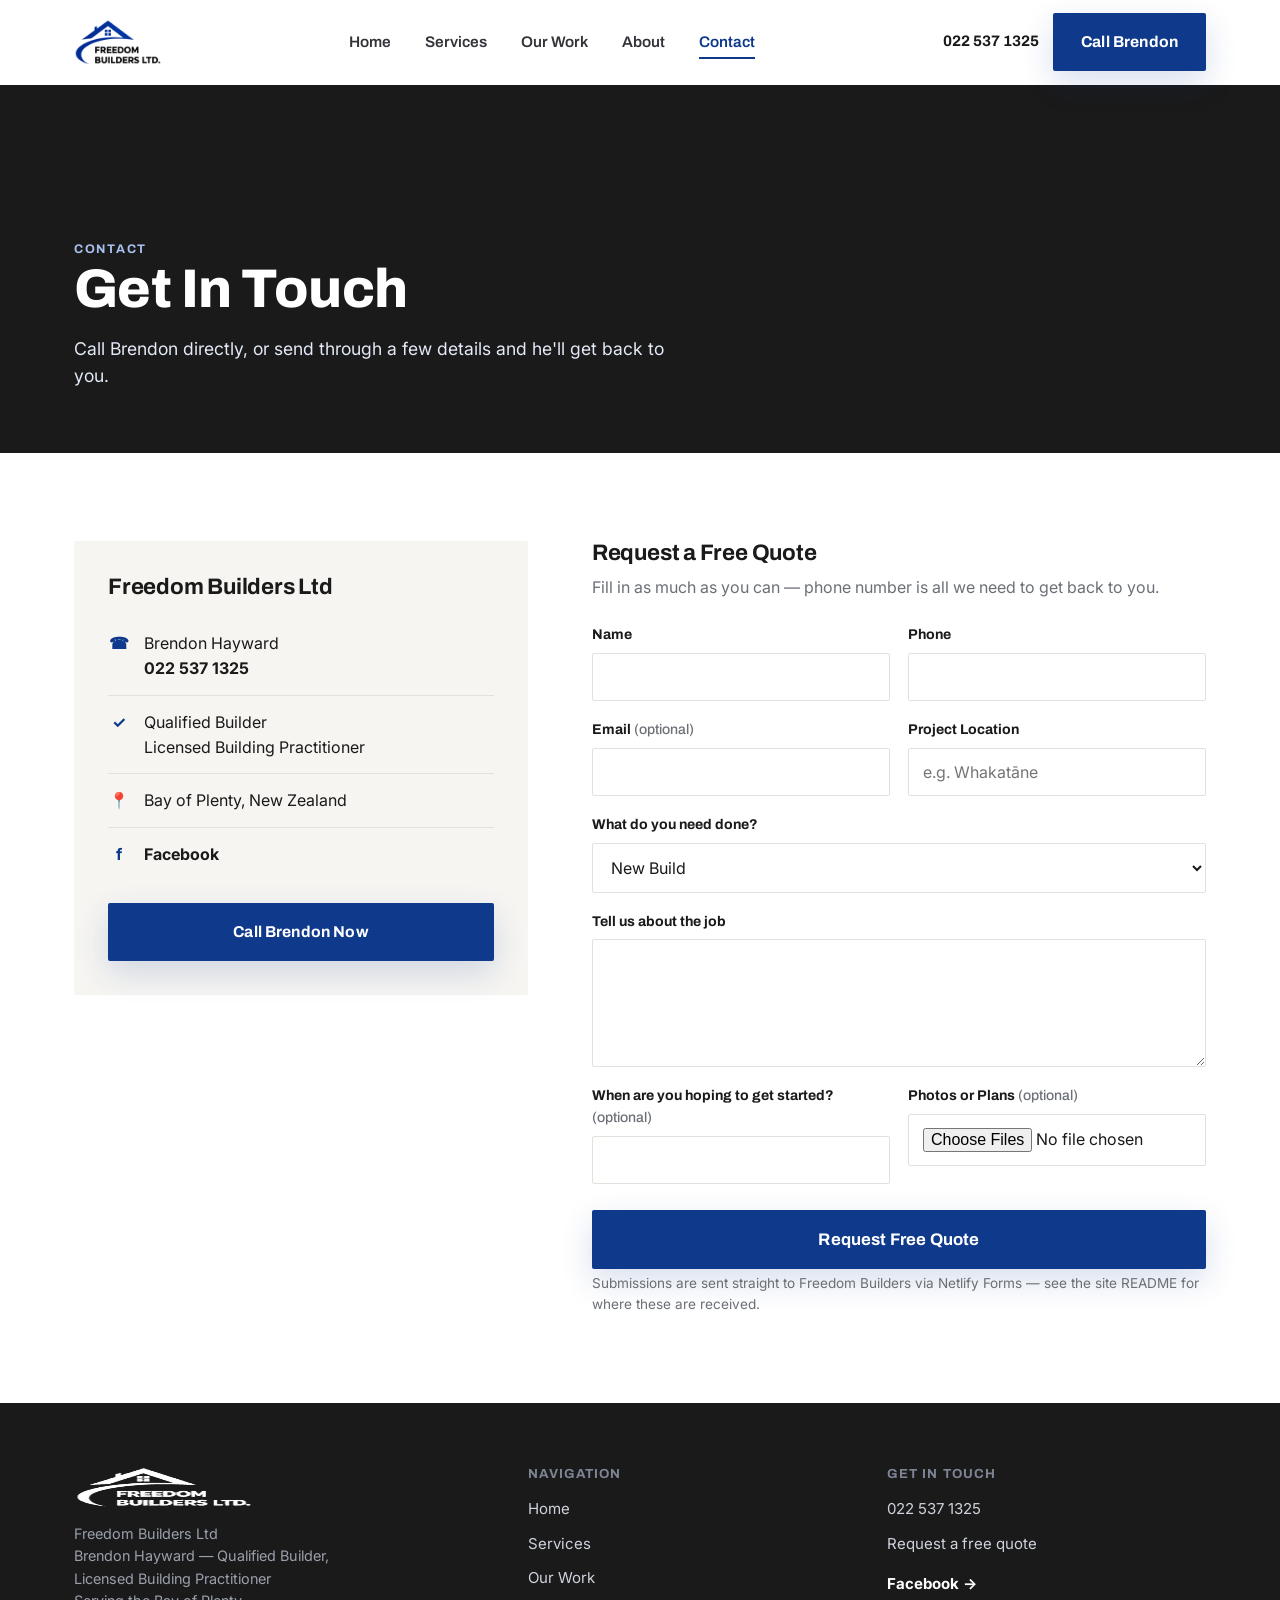
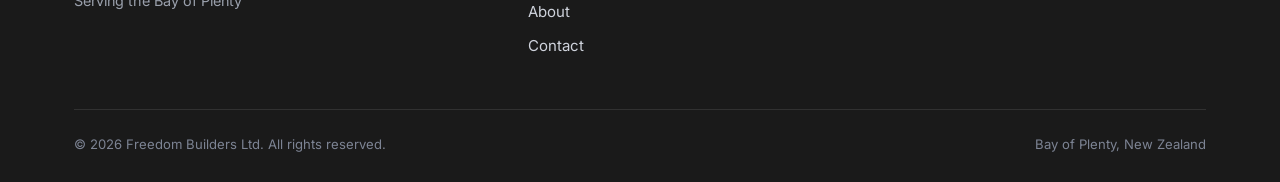
==== contact/index.html @ c98bbc46 "Add files via upload" ====
<!doctype html>
<html lang="en-NZ">
<head>
<meta charset="UTF-8">
<meta name="viewport" content="width=device-width, initial-scale=1">
<title>Contact & Free Quotes | Freedom Builders Ltd — Bay of Plenty</title>
<meta name="description" content="Call Brendon Hayward on 022 537 1325 or request a free quote online. Freedom Builders Ltd, Bay of Plenty.">
<link rel="canonical" href="https://freedombuilders.co.nz/contact/">
<meta property="og:title" content="Contact & Free Quotes | Freedom Builders Ltd — Bay of Plenty">
<meta property="og:description" content="Call Brendon Hayward on 022 537 1325 or request a free quote online. Freedom Builders Ltd, Bay of Plenty.">
<meta property="og:type" content="website">
<meta property="og:url" content="https://freedombuilders.co.nz/contact/">
<meta property="og:image" content="https://freedombuilders.co.nz/images/og/freedom-builders-og.jpg">
<meta name="twitter:card" content="summary_large_image">
<link rel="icon" type="image/png" href="/images/logo/favicon.png">
<link rel="apple-touch-icon" href="/images/logo/apple-touch-icon.png">
<link rel="preconnect" href="https://fonts.googleapis.com">
<link rel="preconnect" href="https://fonts.gstatic.com" crossorigin>
<link href="https://fonts.googleapis.com/css2?family=Archivo:wght@600;700;800&family=Inter:wght@400;500;600;700&display=swap" rel="stylesheet">
<link rel="stylesheet" href="/css/styles.css">

</head>
<body class="">

  <a class="skip-link" href="#main">Skip to main content</a>
  <header class="site-header">
    <div class="container">
      <a class="brand" href="/" aria-label="Freedom Builders Ltd — home">
        <img src="/images/logo/logo-mark-header.png" alt="Freedom Builders Ltd" width="230" height="60">
      </a>
      <nav class="main-nav" aria-label="Primary navigation"><ul><li><a href="/">Home</a></li><li><a href="/services/">Services</a></li><li><a href="/our-work/">Our Work</a></li><li><a href="/about/">About</a></li><li><a href="/contact/" aria-current="page">Contact</a></li></ul></nav>
      <div class="header-cta">
        <span class="header-phone">022 537 1325</span>
        <a class="btn btn-primary" href="tel:0225371325">Call Brendon</a>
      </div>
      <button class="hamburger" aria-label="Open menu" aria-expanded="false" aria-controls="mobile-nav">
        <span></span><span></span><span></span>
      </button>
    </div>
    <div id="mobile-nav"><nav class="mobile-nav" aria-label="Mobile navigation"><ul><li><a href="/">Home</a></li><li><a href="/services/">Services</a></li><li><a href="/our-work/">Our Work</a></li><li><a href="/about/">About</a></li><li><a href="/contact/" aria-current="page">Contact</a></li></ul><a class="btn btn-primary btn-block" href="/contact/">Get a Free Quote</a></nav></div>
  </header>

<main id="main">

<section class="page-hero no-media" style="background:var(--charcoal);padding-top:150px;">
  <div class="container">
    <span class="eyebrow on-dark">Contact</span>
    <h1>Get In Touch</h1>
    <p class="lede">Call Brendon directly, or send through a few details and he'll get back to you.</p>
  </div>
</section>

<section class="section">
  <div class="container contact-grid">
    <div>
      <div class="contact-card reveal">
        <h3>Freedom Builders Ltd</h3>
        <div class="contact-line"><span class="ico">☎</span><div>Brendon Hayward<br><a href="tel:0225371325">022 537 1325</a></div></div>
        <div class="contact-line"><span class="ico">✓</span><div>Qualified Builder<br>Licensed Building Practitioner</div></div>
        <div class="contact-line"><span class="ico">📍</span><div>Bay of Plenty, New Zealand</div></div>
        <div class="contact-line"><span class="ico">f</span><div><a href="https://www.facebook.com/share/1A9sNbgAdS/?mibextid=wwXIfr" target="_blank" rel="noopener">Facebook</a></div></div>
        <a class="btn btn-primary btn-block" href="tel:0225371325">Call Brendon Now</a>
      </div>
    </div>

    <div>
      <h3>Request a Free Quote</h3>
      <p class="muted" style="margin:10px 0 24px;">Fill in as much as you can — phone number is all we need to get back to you.</p>

      <div id="form-success" class="form-success reveal">
        <h3>Thanks — that's through to Brendon.</h3>
        <p>He'll be in touch soon. If it's urgent, give him a call directly on <a href="tel:0225371325">022 537 1325</a>.</p>
      </div>

      <form id="quote-form" name="quote" method="POST" data-netlify="true" netlify-honeypot="bot-field" action="/contact/thanks/">
        <input type="hidden" name="form-name" value="quote">
        <p class="sr-only"><label>Don't fill this in: <input name="bot-field"></label></p>

        <div class="form-grid two">
          <div class="field">
            <label for="name">Name</label>
            <input id="name" name="name" type="text" required>
          </div>
          <div class="field">
            <label for="phone">Phone</label>
            <input id="phone" name="phone" type="tel" required>
          </div>
        </div>

        <div class="form-grid two" style="margin-top:18px;">
          <div class="field">
            <label for="email">Email <span class="opt">(optional)</span></label>
            <input id="email" name="email" type="email">
          </div>
          <div class="field">
            <label for="location">Project Location</label>
            <input id="location" name="location" type="text" placeholder="e.g. Whakatāne">
          </div>
        </div>

        <div class="field" style="margin-top:18px;">
          <label for="job-type">What do you need done?</label>
          <select id="job-type" name="job-type">
            <option>New Build</option>
            <option>Renovation</option>
            <option>Extension / Alteration</option>
            <option>Kitchen</option>
            <option>Bathroom</option>
            <option>Deck / Outdoor Area</option>
            <option>Garage / Shed</option>
            <option>Repair / Maintenance</option>
            <option>General Building</option>
            <option>Other</option>
          </select>
        </div>

        <div class="field" style="margin-top:18px;">
          <label for="details">Tell us about the job</label>
          <textarea id="details" name="details" rows="5"></textarea>
        </div>

        <div class="form-grid two" style="margin-top:18px;">
          <div class="field">
            <label for="timeframe">When are you hoping to get started? <span class="opt">(optional)</span></label>
            <input id="timeframe" name="timeframe" type="text">
          </div>
          <div class="field">
            <label for="files">Photos or Plans <span class="opt">(optional)</span></label>
            <input id="files" name="files" type="file" multiple>
          </div>
        </div>

        <button class="btn btn-primary btn-lg btn-block" type="submit" style="margin-top:26px;">Request Free Quote</button>
        <p class="form-note">Submissions are sent straight to Freedom Builders via Netlify Forms — see the site README for where these are received.</p>
      </form>
    </div>
  </div>
</section>

</main>

  <footer class="site-footer">
    <div class="container">
      <div class="footer-grid">
        <div class="footer-brand">
          <img src="/images/logo/logo-mark-header.png" alt="Freedom Builders Ltd" width="180" height="47">
          <p>Freedom Builders Ltd<br>Brendon Hayward — Qualified Builder, Licensed Building Practitioner<br>Serving the Bay of Plenty</p>
        </div>
        <div class="footer-col">
          <h4>Navigation</h4>
          <ul>
            <li><a href="/">Home</a></li>
            <li><a href="/services/">Services</a></li>
            <li><a href="/our-work/">Our Work</a></li>
            <li><a href="/about/">About</a></li>
            <li><a href="/contact/">Contact</a></li>
          </ul>
        </div>
        <div class="footer-col">
          <h4>Get In Touch</h4>
          <ul>
            <li><a href="tel:0225371325">022 537 1325</a></li>
            <li><a href="/contact/">Request a free quote</a></li>
            <li><a class="footer-social" href="https://www.facebook.com/share/1A9sNbgAdS/?mibextid=wwXIfr" target="_blank" rel="noopener">Facebook →</a></li>
          </ul>
        </div>
      </div>
      <div class="footer-bottom">
        <span>&copy; <span id="year">2026</span> Freedom Builders Ltd. All rights reserved.</span>
        <span>Bay of Plenty, New Zealand</span>
      </div>
    </div>
  </footer>


  <div class="mobile-bar">
    <a class="call" href="tel:0225371325">📞 Call Brendon</a>
    <a class="quote" href="/contact/">Free Quote</a>
  </div>


  <div class="lightbox" role="dialog" aria-modal="true" aria-label="Project photo viewer">
    <button class="lightbox-close" aria-label="Close">&times;</button>
    <button class="lightbox-prev" aria-label="Previous photo">&#8249;</button>
    <img src="" alt="">
    <button class="lightbox-next" aria-label="Next photo">&#8250;</button>
    <p class="lightbox-caption"></p>
  </div>

<script src="/js/main.js" defer></script>
</body>
</html>
---- css/styles.css ----
/* ==========================================================================
   Freedom Builders Ltd — stylesheet
   Palette derived from the supplied logo mark.
   ========================================================================== */

:root {
  --blue: #0f3a8c;
  --blue-dark: #0a2a68;
  --blue-light: #e8edf9;
  --charcoal: #1a1a1a;
  --charcoal-soft: #33333a;
  --white: #ffffff;
  --offwhite: #f6f5f2;
  --line: #e3e1db;
  --muted: #6b6f76;

  --font-display: "Archivo", "Helvetica Neue", Arial, sans-serif;
  --font-body: "Inter", "Helvetica Neue", Arial, sans-serif;

  --container: 1180px;
  --radius: 2px;
  --shadow-card: 0 1px 2px rgba(26,26,26,0.06), 0 8px 24px rgba(26,26,26,0.06);
  --shadow-lift: 0 12px 32px rgba(15,58,140,0.16);

  --nav-h: 84px;
  --nav-h-scrolled: 64px;
}

@media (prefers-reduced-motion: reduce) {
  *, *::before, *::after {
    animation-duration: 0.001ms !important;
    animation-iteration-count: 1 !important;
    transition-duration: 0.001ms !important;
    scroll-behavior: auto !important;
  }
}

* { box-sizing: border-box; }
html { scroll-behavior: smooth; }

body {
  margin: 0;
  font-family: var(--font-body);
  color: var(--charcoal);
  background: var(--white);
  line-height: 1.55;
  -webkit-font-smoothing: antialiased;
  padding-bottom: 62px; /* space for mobile sticky bar */
}
@media (min-width: 861px) { body { padding-bottom: 0; } }

img { max-width: 100%; display: block; }
a { color: inherit; text-decoration: none; }
ul { list-style: none; margin: 0; padding: 0; }
h1, h2, h3, h4 { font-family: var(--font-display); margin: 0; line-height: 1.08; letter-spacing: -0.01em; }
p { margin: 0; }
button { font-family: inherit; cursor: pointer; }

.container { max-width: var(--container); margin: 0 auto; padding: 0 24px; }

:focus-visible {
  outline: 3px solid var(--blue);
  outline-offset: 2px;
}

.skip-link {
  position: absolute; left: -999px; top: 0;
  background: var(--blue); color: #fff; padding: 12px 20px; z-index: 200;
}
.skip-link:focus { left: 12px; top: 12px; }

/* ---------- type scale ---------- */
.eyebrow {
  font-family: var(--font-display);
  font-weight: 700;
  font-size: 0.78rem;
  letter-spacing: 0.14em;
  text-transform: uppercase;
  color: var(--blue);
}
.eyebrow.on-dark { color: #a9c0ee; }

h1, .h1 { font-weight: 800; font-size: clamp(2.1rem, 5.2vw, 3.4rem); }
h2, .h2 { font-weight: 800; font-size: clamp(1.7rem, 3.6vw, 2.5rem); }
h3, .h3 { font-weight: 700; font-size: clamp(1.15rem, 2vw, 1.4rem); }

.lede { font-size: 1.1rem; color: var(--charcoal-soft); max-width: 56ch; }
.muted { color: var(--muted); }

/* ---------- buttons ---------- */
.btn {
  display: inline-flex;
  align-items: center;
  justify-content: center;
  gap: 10px;
  font-family: var(--font-display);
  font-weight: 700;
  font-size: 0.98rem;
  letter-spacing: 0.01em;
  padding: 15px 26px;
  border-radius: var(--radius);
  border: 2px solid transparent;
  transition: transform 0.15s ease, box-shadow 0.15s ease, background 0.15s ease, color 0.15s ease;
  white-space: nowrap;
}
.btn:hover { transform: translateY(-1px); }
.btn-primary { background: var(--blue); color: #fff; box-shadow: var(--shadow-lift); }
.btn-primary:hover { background: var(--blue-dark); }
.btn-outline { background: transparent; border-color: var(--charcoal); color: var(--charcoal); }
.btn-outline:hover { border-color: var(--blue); color: var(--blue); }
.btn-outline.on-dark { border-color: rgba(255,255,255,0.55); color: #fff; }
.btn-outline.on-dark:hover { border-color: #fff; }
.btn-ghost { background: transparent; color: var(--blue); padding: 8px 0; font-weight: 700; }
.btn-ghost::after { content: "→"; margin-left: 6px; transition: transform 0.15s ease; display: inline-block; }
.btn-ghost:hover::after { transform: translateX(4px); }
.btn-lg { padding: 18px 32px; font-size: 1.05rem; }
.btn-block { width: 100%; }

/* ---------- header ---------- */
.site-header {
  position: sticky; top: 0; z-index: 100;
  background: rgba(255,255,255,0.96);
  backdrop-filter: saturate(180%) blur(8px);
  border-bottom: 1px solid transparent;
  transition: box-shadow 0.2s ease, border-color 0.2s ease;
}
.site-header.is-scrolled {
  box-shadow: 0 2px 16px rgba(0,0,0,0.06);
  border-bottom-color: var(--line);
}
.site-header .container {
  display: flex; align-items: center; justify-content: space-between;
  height: var(--nav-h);
  transition: height 0.2s ease;
}
.site-header.is-scrolled .container { height: var(--nav-h-scrolled); }

.brand { display: flex; align-items: center; }
.brand img { height: 46px; width: auto; transition: height 0.2s ease; }
.site-header.is-scrolled .brand img { height: 38px; }

.main-nav { display: none; }
.main-nav ul { display: flex; gap: 34px; align-items: center; }
.main-nav a {
  font-family: var(--font-display); font-weight: 600; font-size: 0.96rem;
  color: var(--charcoal-soft); position: relative; padding: 6px 0;
}
.main-nav a:hover { color: var(--blue); }
.main-nav a[aria-current="page"] { color: var(--blue); }
.main-nav a[aria-current="page"]::after {
  content: ""; position: absolute; left: 0; right: 0; bottom: -3px; height: 2px; background: var(--blue);
}
.header-cta { display: none; align-items: center; gap: 14px; }
.header-phone { font-family: var(--font-display); font-weight: 700; color: var(--charcoal); font-size: 0.95rem; }

.hamburger {
  display: flex; flex-direction: column; justify-content: center; gap: 5px;
  width: 44px; height: 44px; border: none; background: none; padding: 0;
}
.hamburger span { display: block; width: 24px; height: 2.5px; background: var(--charcoal); margin: 0 auto; transition: transform 0.2s ease, opacity 0.2s ease; }
.hamburger[aria-expanded="true"] span:nth-child(1) { transform: translateY(7.5px) rotate(45deg); }
.hamburger[aria-expanded="true"] span:nth-child(2) { opacity: 0; }
.hamburger[aria-expanded="true"] span:nth-child(3) { transform: translateY(-7.5px) rotate(-45deg); }

.mobile-nav {
  display: none;
  position: fixed; inset: var(--nav-h-scrolled) 0 0 0; z-index: 99;
  background: #fff; padding: 8px 24px 32px;
  overflow-y: auto;
}
.mobile-nav.is-open { display: block; }
.mobile-nav ul { display: flex; flex-direction: column; }
.mobile-nav a {
  display: block; padding: 16px 4px; font-family: var(--font-display);
  font-weight: 700; font-size: 1.2rem; border-bottom: 1px solid var(--line); color: var(--charcoal);
}
.mobile-nav a[aria-current="page"] { color: var(--blue); }
.mobile-nav .btn { margin-top: 20px; }

@media (min-width: 861px) {
  .main-nav { display: block; }
  .header-cta { display: flex; }
  .hamburger, .mobile-nav { display: none !important; }
}

@media (max-width: 860px) {
  /* keep header a constant height on mobile so the full-screen menu always
     lines up flush under it, whether or not the page has been scrolled */
  .site-header .container { height: var(--nav-h-scrolled) !important; }
  .brand img { height: 38px !important; }
}

/* ---------- mobile sticky contact bar ---------- */
.mobile-bar {
  position: fixed; left: 0; right: 0; bottom: 0; z-index: 90;
  display: grid; grid-template-columns: 1fr 1fr;
  border-top: 1px solid var(--line);
  box-shadow: 0 -4px 18px rgba(0,0,0,0.08);
}
.mobile-bar a {
  display: flex; align-items: center; justify-content: center; gap: 8px;
  padding: 15px 10px; font-family: var(--font-display); font-weight: 700; font-size: 0.95rem;
}
.mobile-bar .call { background: var(--blue); color: #fff; }
.mobile-bar .quote { background: var(--charcoal); color: #fff; }
@media (min-width: 861px) { .mobile-bar { display: none; } }

/* ---------- hero ---------- */
.hero {
  position: relative; color: #fff;
  min-height: 78vh;
  display: flex; align-items: flex-end;
  overflow: hidden;
}
.hero-media { position: absolute; inset: 0; z-index: 0; }
.hero-media img { width: 100%; height: 100%; object-fit: cover; object-position: 68% 45%; }
.hero-media::after {
  content: ""; position: absolute; inset: 0;
  background: linear-gradient(0deg, rgba(10,15,25,0.86) 0%, rgba(10,15,25,0.55) 42%, rgba(10,15,25,0.18) 68%, rgba(10,15,25,0.35) 100%);
}
.hero-inner { position: relative; z-index: 1; padding: 64px 0 52px; width: 100%; }
.hero .eyebrow { color: #cfdcf7; margin-bottom: 14px; }
.hero h1 { max-width: 15ch; }
.hero .lede { color: #e7ecf8; margin: 18px 0 8px; }
.hero-credentials { display: flex; flex-wrap: wrap; gap: 10px 22px; margin: 22px 0 30px; font-family: var(--font-display); font-weight: 700; font-size: 0.9rem; letter-spacing: 0.03em; }
.hero-credentials span { display: flex; align-items: center; gap: 8px; }
.hero-credentials span::before { content: ""; width: 6px; height: 6px; background: #6f97e4; border-radius: 50%; }
.hero-actions { display: flex; flex-wrap: wrap; gap: 14px; align-items: center; }
.hero-actions .btn-ghost { color: #fff; }
.hero-actions .btn-ghost::after { color: #fff; }

.page-hero {
  position: relative; color: #fff; padding: 168px 0 64px; overflow: hidden;
}
.page-hero-media { position: absolute; inset: 0; z-index: 0; }
.page-hero-media img { width: 100%; height: 100%; object-fit: cover; }
.page-hero-media::after { content: ""; position: absolute; inset: 0; background: linear-gradient(100deg, rgba(8,12,22,0.92) 10%, rgba(10,20,40,0.62) 100%); }
.page-hero .container { position: relative; z-index: 1; }
.page-hero h1 { max-width: 20ch; }
.page-hero .lede { color: #e3e9f7; margin-top: 16px; }
.page-hero.no-media { background: var(--charcoal); }

/* ---------- trust strip (signature element: the licence card) ---------- */
.trust-strip { background: var(--charcoal); padding: 0; }
.trust-cards { display: grid; grid-template-columns: 1fr; }
@media (min-width: 701px) { .trust-cards { grid-template-columns: repeat(3, 1fr); } }
.trust-card {
  padding: 30px 24px; border-top: 1px solid rgba(255,255,255,0.1); color: #fff;
  display: flex; align-items: center; gap: 18px;
}
@media (min-width: 701px) {
  .trust-card { border-top: none; border-left: 1px solid rgba(255,255,255,0.12); justify-content: center; text-align: left; }
  .trust-card:first-child { border-left: none; }
}
.trust-card .num { font-family: var(--font-display); font-weight: 800; font-size: 1.9rem; color: #fff; white-space: nowrap; }
.trust-card .label { font-size: 0.86rem; color: #b9c3d9; line-height: 1.3; }
.trust-card .label strong { display: block; color: #fff; font-family: var(--font-display); font-weight: 700; font-size: 0.95rem; }

/* ---------- sections ---------- */
.section { padding: 88px 0; }
.section-tight { padding: 56px 0; }
.section-offwhite { background: var(--offwhite); }
.section-charcoal { background: var(--charcoal); color: #fff; }
.section-charcoal .muted { color: #a7acb8; }
.section-head { max-width: 640px; margin-bottom: 44px; }
.section-head .eyebrow { margin-bottom: 12px; display: block; }
.section-head h2 { margin-bottom: 14px; }
.section-foot { margin-top: 40px; }

/* ---------- services ---------- */
.services-grid { display: grid; grid-template-columns: 1fr; gap: 1px; background: var(--line); border: 1px solid var(--line); }
@media (min-width: 641px) { .services-grid { grid-template-columns: repeat(2, 1fr); } }
@media (min-width: 981px) { .services-grid { grid-template-columns: repeat(4, 1fr); } }
.service-card { background: #fff; padding: 30px 26px; transition: background 0.15s ease; }
.service-card:hover { background: var(--blue-light); }
.service-card .num { font-family: var(--font-display); font-weight: 800; color: var(--blue); font-size: 0.85rem; letter-spacing: 0.06em; }
.service-card h3 { margin: 14px 0 10px; }
.service-card p { color: var(--muted); font-size: 0.95rem; }

/* ---------- why grid ---------- */
.why-grid { display: grid; grid-template-columns: 1fr; gap: 36px; }
@media (min-width: 701px) { .why-grid { grid-template-columns: repeat(2, 1fr); gap: 44px 40px; } }
.why-item { display: flex; gap: 18px; }
.why-item .mark { flex: none; width: 46px; height: 46px; border-radius: 50%; background: var(--blue-light); color: var(--blue); display: flex; align-items: center; justify-content: center; font-family: var(--font-display); font-weight: 800; }
.why-item h3 { margin-bottom: 6px; }
.why-item p { color: var(--muted); font-size: 0.95rem; }

/* ---------- process steps ---------- */
.steps { display: grid; grid-template-columns: 1fr; gap: 0; counter-reset: step; }
@media (min-width: 861px) { .steps { grid-template-columns: repeat(5, 1fr); } }
.step { padding: 26px 22px 26px 0; border-top: 1px solid var(--line); position: relative; }
@media (min-width: 861px) { .step { border-top: none; border-left: 1px solid var(--line); padding: 4px 20px 0; } .step:first-child { border-left: none; } }
.step .step-num { font-family: var(--font-display); font-weight: 800; color: var(--blue); font-size: 1rem; letter-spacing: 0.04em; }
.step h3 { margin: 10px 0 8px; font-size: 1.05rem; }
.step p { color: var(--muted); font-size: 0.92rem; }

/* ---------- work / gallery ---------- */
.filters { display: flex; flex-wrap: wrap; gap: 10px; margin-bottom: 36px; }
.filter-btn {
  font-family: var(--font-display); font-weight: 700; font-size: 0.86rem;
  padding: 10px 18px; border: 1px solid var(--line); background: #fff; color: var(--charcoal-soft);
  border-radius: 999px; transition: all 0.15s ease;
}
.filter-btn:hover { border-color: var(--blue); color: var(--blue); }
.filter-btn.is-active { background: var(--charcoal); border-color: var(--charcoal); color: #fff; }

.work-grid { display: grid; grid-template-columns: 1fr; gap: 28px; }
@media (min-width: 641px) { .work-grid { grid-template-columns: repeat(2, 1fr); gap: 30px; } }
@media (min-width: 1021px) { .work-grid { grid-template-columns: repeat(3, 1fr); } }

.project-card { background: #fff; box-shadow: var(--shadow-card); border-radius: var(--radius); overflow: hidden; display: flex; flex-direction: column; }
.project-card .thumb-wrap { position: relative; aspect-ratio: 4/3; overflow: hidden; background: #ddd; }
.project-card .thumb-wrap img { width: 100%; height: 100%; object-fit: cover; transition: transform 0.4s ease; }
.project-card:hover .thumb-wrap img { transform: scale(1.05); }
.stage-tag {
  position: absolute; top: 12px; left: 12px; z-index: 2;
  font-family: var(--font-display); font-weight: 700; font-size: 0.72rem; letter-spacing: 0.06em; text-transform: uppercase;
  padding: 6px 11px; border-radius: 999px; color: #fff; background: rgba(10,15,25,0.72); backdrop-filter: blur(3px);
}
.stage-tag.stage-completed { background: rgba(15,58,140,0.88); }
.project-card .body { padding: 22px 22px 24px; flex: 1; display: flex; flex-direction: column; }
.project-card .cat { font-family: var(--font-display); font-weight: 700; font-size: 0.76rem; letter-spacing: 0.08em; text-transform: uppercase; color: var(--blue); }
.project-card h3 { margin: 8px 0 6px; font-size: 1.15rem; }
.project-card .loc { color: var(--muted); font-size: 0.86rem; margin-bottom: 10px; }
.project-card p.desc { color: var(--charcoal-soft); font-size: 0.92rem; flex: 1; }
.project-card .view-link { margin-top: 14px; font-family: var(--font-display); font-weight: 700; font-size: 0.88rem; color: var(--blue); }

.empty-state { text-align: center; padding: 60px 20px; color: var(--muted); }

/* ---------- lightbox ---------- */
.lightbox { position: fixed; inset: 0; z-index: 300; background: rgba(10,10,10,0.94); display: none; align-items: center; justify-content: center; padding: 20px; }
.lightbox.is-open { display: flex; }
.lightbox img { max-width: min(1100px, 92vw); max-height: 82vh; object-fit: contain; border-radius: 2px; }
.lightbox-caption { position: absolute; bottom: 26px; left: 0; right: 0; text-align: center; color: #d8dce6; font-size: 0.88rem; }
.lightbox-close, .lightbox-prev, .lightbox-next {
  position: absolute; background: rgba(255,255,255,0.08); border: none; color: #fff;
  width: 48px; height: 48px; border-radius: 50%; display: flex; align-items: center; justify-content: center; font-size: 1.3rem;
}
.lightbox-close { top: 22px; right: 22px; }
.lightbox-prev { left: 14px; top: 50%; transform: translateY(-50%); }
.lightbox-next { right: 14px; top: 50%; transform: translateY(-50%); }
@media (min-width: 701px) { .lightbox-prev { left: 26px; } .lightbox-next { right: 26px; } }

/* ---------- about ---------- */
.about-hero-grid { display: grid; grid-template-columns: 1fr; gap: 44px; align-items: start; }
@media (min-width: 861px) { .about-hero-grid { grid-template-columns: 300px 1fr; gap: 60px; } }
.about-photo { border-radius: var(--radius); overflow: hidden; box-shadow: var(--shadow-card); max-width: 300px; }
.about-photo img { aspect-ratio: 4/5; object-fit: cover; }
.about-copy p { margin-bottom: 16px; color: var(--charcoal-soft); }
.about-copy p:last-child { margin-bottom: 0; }

.credential-row { display: flex; flex-wrap: wrap; gap: 12px; margin-top: 26px; }
.credential-pill {
  display: flex; align-items: center; gap: 8px;
  font-family: var(--font-display); font-weight: 700; font-size: 0.85rem;
  padding: 10px 16px; border: 1px solid var(--line); border-radius: 999px; color: var(--charcoal-soft);
}
.credential-pill::before { content: ""; width: 7px; height: 7px; border-radius: 50%; background: var(--blue); }

/* ---------- CTA band ---------- */
.cta-band { background: var(--blue); color: #fff; padding: 68px 0; text-align: center; }
.cta-band h2 { max-width: 20ch; margin: 0 auto 12px; }
.cta-band .lede { color: #dde6f9; margin: 0 auto 30px; }
.cta-band .actions { display: flex; flex-wrap: wrap; justify-content: center; gap: 16px; }
.cta-band .btn-primary { background: #fff; color: var(--blue); box-shadow: none; }
.cta-band .btn-primary:hover { background: #eef2fb; }
.cta-band .btn-outline { border-color: rgba(255,255,255,0.6); color: #fff; }
.cta-band .btn-outline:hover { border-color: #fff; }

/* ---------- contact page ---------- */
.contact-grid { display: grid; grid-template-columns: 1fr; gap: 48px; }
@media (min-width: 941px) { .contact-grid { grid-template-columns: 0.85fr 1.15fr; gap: 64px; } }
.contact-card { background: var(--offwhite); padding: 34px; border-radius: var(--radius); }
.contact-card h3 { margin-bottom: 18px; }
.contact-line { display: flex; align-items: flex-start; gap: 14px; padding: 14px 0; border-top: 1px solid var(--line); }
.contact-line:first-of-type { border-top: none; }
.contact-line .ico { flex: none; width: 22px; text-align: center; color: var(--blue); font-weight: 700; }
.contact-line a { font-weight: 700; }
.contact-line a:hover { color: var(--blue); }
.contact-card .btn { margin-top: 22px; }

/* ---------- form ---------- */
.form-grid { display: grid; grid-template-columns: 1fr; gap: 18px; }
@media (min-width: 561px) { .form-grid.two { grid-template-columns: 1fr 1fr; } }
.field { display: flex; flex-direction: column; gap: 7px; }
.field label { font-family: var(--font-display); font-weight: 700; font-size: 0.88rem; }
.field .opt { color: var(--muted); font-weight: 500; }
.field input, .field select, .field textarea {
  font-family: var(--font-body); font-size: 1rem; padding: 13px 14px;
  border: 1.5px solid var(--line); border-radius: var(--radius); background: #fff; color: var(--charcoal);
  width: 100%;
}
.field input:focus, .field select:focus, .field textarea:focus { border-color: var(--blue); }
.field textarea { resize: vertical; min-height: 120px; }
.field-file {
  border: 1.5px dashed var(--line); border-radius: var(--radius); padding: 20px; text-align: center; color: var(--muted); font-size: 0.9rem;
}
.field-file input { margin-top: 10px; }
.form-note { font-size: 0.85rem; color: var(--muted); margin-top: 4px; }
.form-success { display: none; background: var(--blue-light); border: 1px solid #c6d6f4; border-radius: var(--radius); padding: 22px; }
.form-success.is-visible { display: block; }
.form-success h3 { margin-bottom: 6px; }

/* ---------- footer ---------- */
.site-footer { background: var(--charcoal); color: #cfd3dc; padding: 64px 0 28px; }
.footer-grid { display: grid; grid-template-columns: 1fr; gap: 40px; margin-bottom: 40px; }
@media (min-width: 761px) { .footer-grid { grid-template-columns: 1.3fr 1fr 1fr; gap: 40px; } }
.footer-brand img { height: 40px; margin-bottom: 16px; filter: brightness(0) invert(1); }
.footer-brand p { font-size: 0.9rem; color: #9aa0ac; max-width: 32ch; margin-top: 12px; }
.footer-col h4 { font-family: var(--font-display); font-size: 0.82rem; letter-spacing: 0.08em; text-transform: uppercase; color: #7d8494; margin-bottom: 16px; }
.footer-col li { margin-bottom: 11px; font-size: 0.94rem; }
.footer-col a:hover { color: #fff; }
.footer-social { display: inline-flex; align-items: center; gap: 8px; margin-top: 6px; color: #fff; font-weight: 700; }
.footer-bottom { border-top: 1px solid rgba(255,255,255,0.1); padding-top: 24px; display: flex; flex-wrap: wrap; gap: 10px 20px; justify-content: space-between; font-size: 0.82rem; color: #7d8494; }

/* ---------- misc ---------- */
.reveal { opacity: 0; transform: translateY(16px); transition: opacity 0.6s ease, transform 0.6s ease; }
.reveal.is-visible { opacity: 1; transform: none; }

.badge-inline {
  display: inline-flex; align-items: center; gap: 8px; font-family: var(--font-display);
  font-weight: 700; font-size: 0.82rem; color: var(--blue);
}

.divider { height: 1px; background: var(--line); border: none; margin: 0; }

.sr-only {
  position: absolute; width: 1px; height: 1px; padding: 0; margin: -1px; overflow: hidden;
  clip: rect(0,0,0,0); white-space: nowrap; border: 0;
}
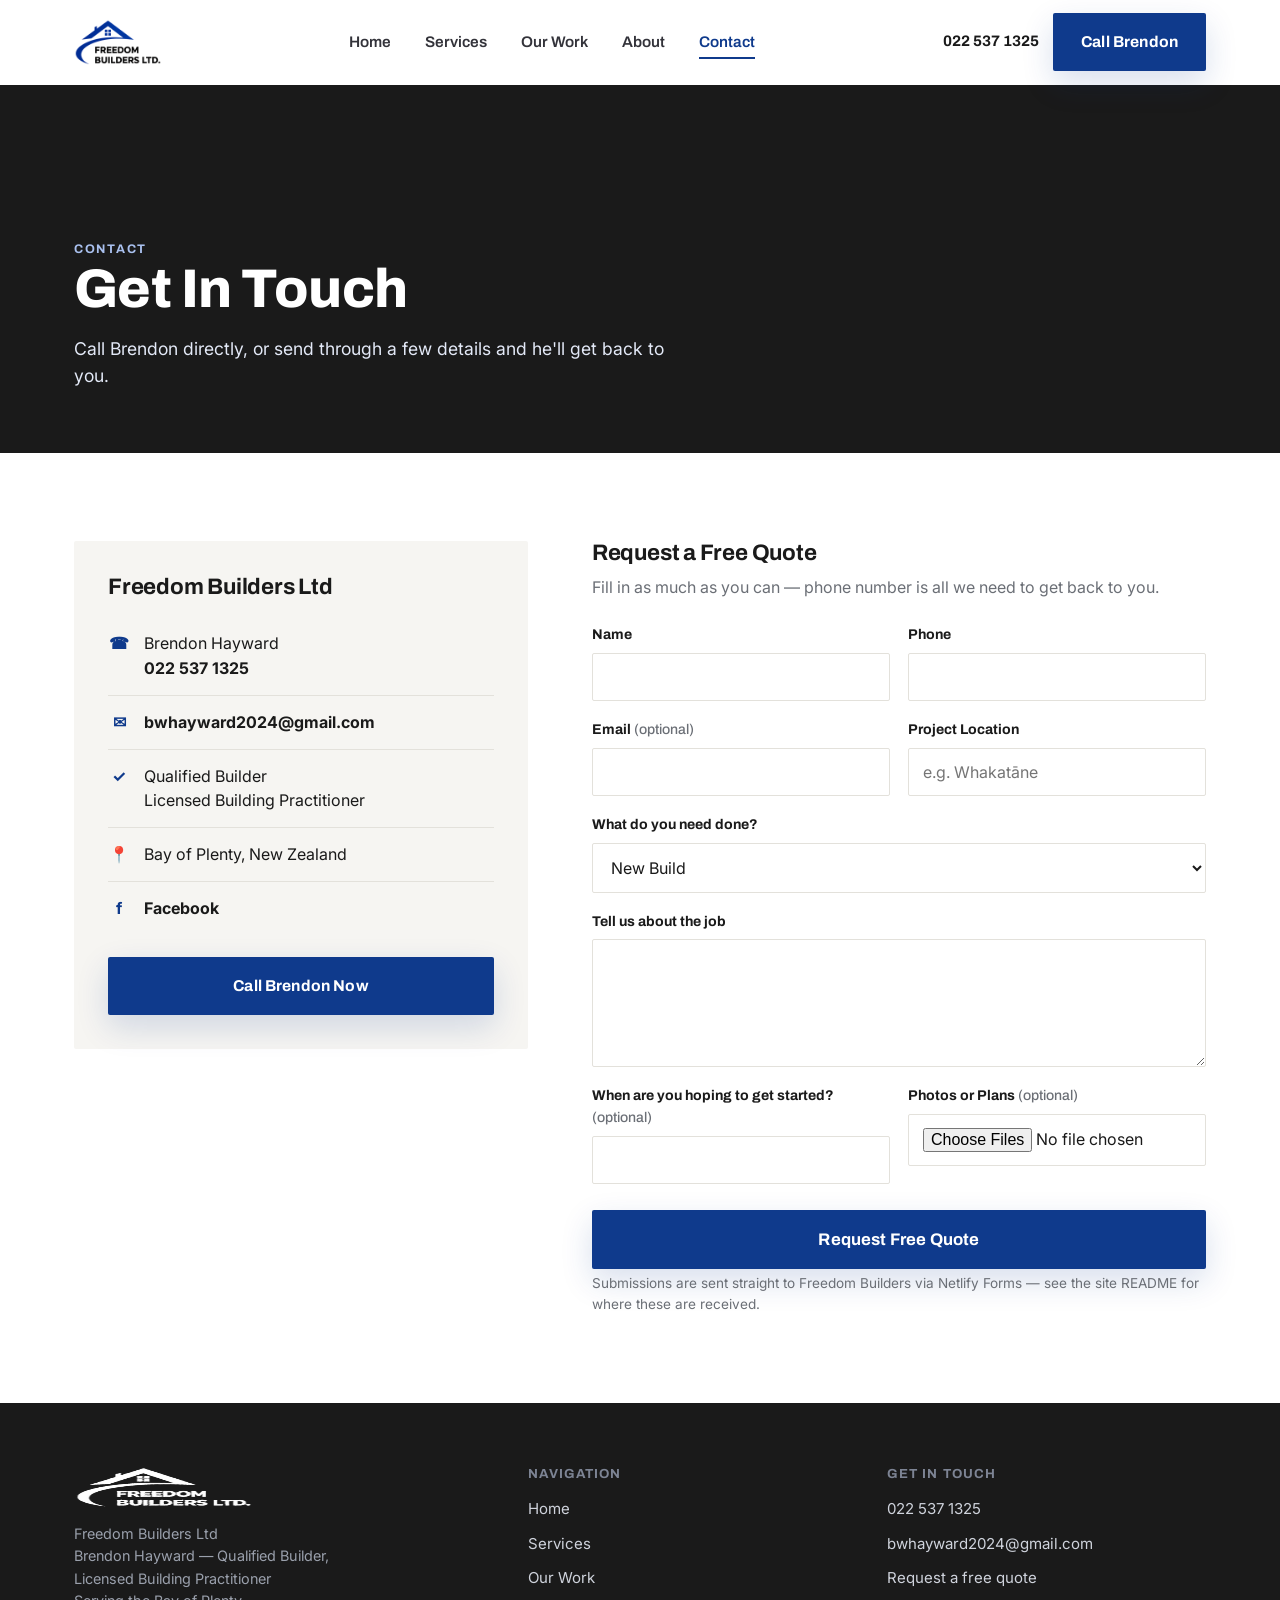
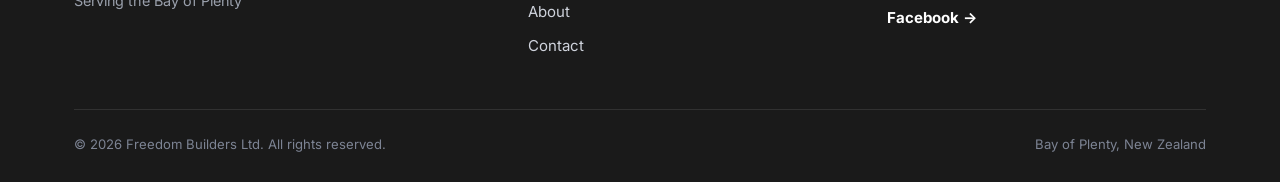
==== commit 8c7dbdd2: "Add files via upload" ====
--- a/contact/index.html
+++ b/contact/index.html
@@ -56,6 +56,7 @@
       <div class="contact-card reveal">
         <h3>Freedom Builders Ltd</h3>
         <div class="contact-line"><span class="ico">☎</span><div>Brendon Hayward<br><a href="tel:0225371325">022 537 1325</a></div></div>
+        <div class="contact-line"><span class="ico">✉</span><div><a href="mailto:bwhayward2024@gmail.com">bwhayward2024@gmail.com</a></div></div>
         <div class="contact-line"><span class="ico">✓</span><div>Qualified Builder<br>Licensed Building Practitioner</div></div>
         <div class="contact-line"><span class="ico">📍</span><div>Bay of Plenty, New Zealand</div></div>
         <div class="contact-line"><span class="ico">f</span><div><a href="https://www.facebook.com/share/1A9sNbgAdS/?mibextid=wwXIfr" target="_blank" rel="noopener">Facebook</a></div></div>
@@ -160,6 +161,7 @@
           <h4>Get In Touch</h4>
           <ul>
             <li><a href="tel:0225371325">022 537 1325</a></li>
+            <li><a href="mailto:bwhayward2024@gmail.com">bwhayward2024@gmail.com</a></li>
             <li><a href="/contact/">Request a free quote</a></li>
             <li><a class="footer-social" href="https://www.facebook.com/share/1A9sNbgAdS/?mibextid=wwXIfr" target="_blank" rel="noopener">Facebook →</a></li>
           </ul>
